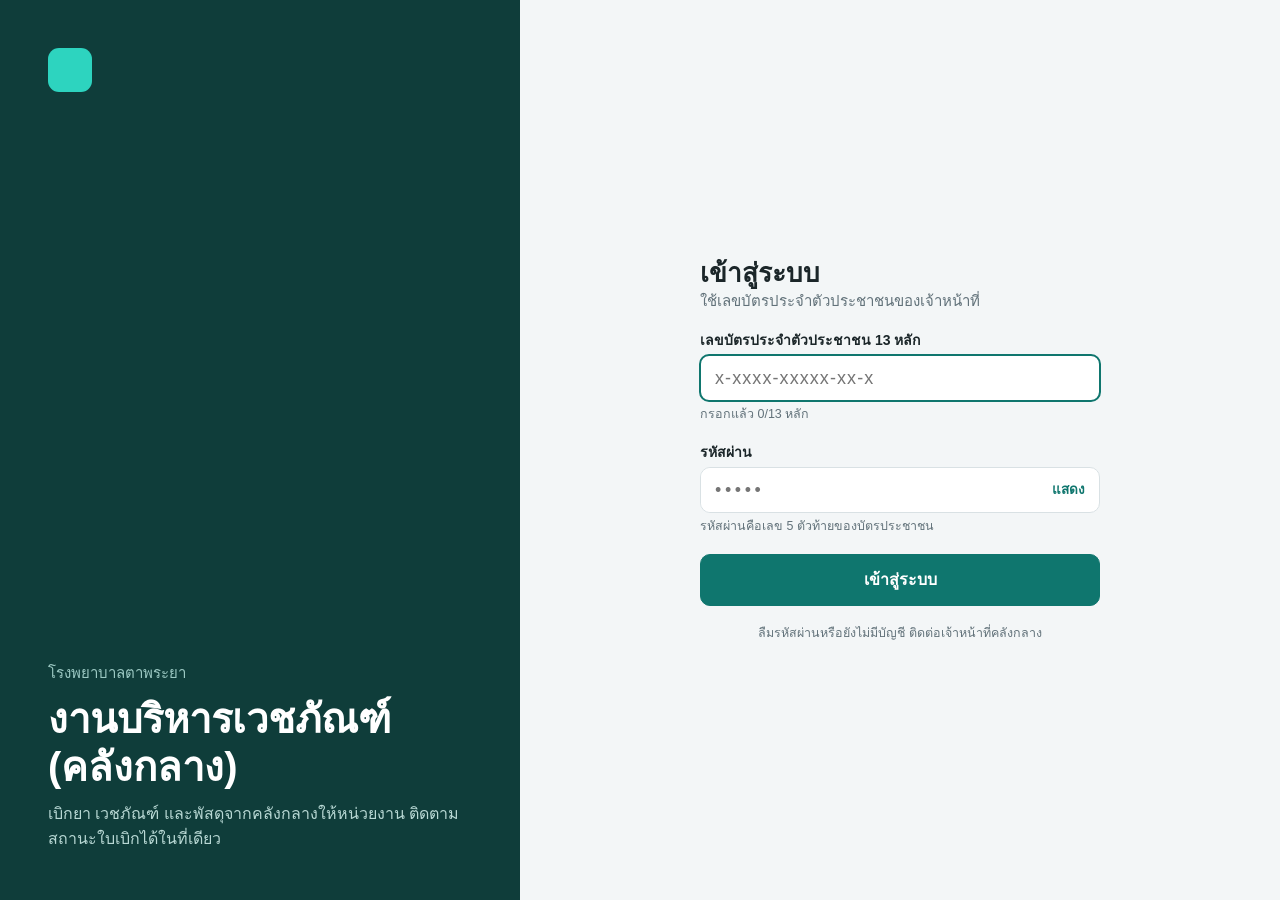
==== central-store/static/index.html @ c73c56fa "Add production server for central store requisition system central-store/ runs the requisition UI ag" ====
<!doctype html>
<html lang="th">
<head>
  <meta charset="utf-8">
  <meta name="viewport" content="width=device-width, initial-scale=1">
  <title>งานบริหารเวชภัณฑ์ (คลังกลาง) รพ.ตาพระยา</title>
  <link rel="icon" href="data:image/svg+xml,<svg xmlns='http://www.w3.org/2000/svg' viewBox='0 0 32 32'><rect width='32' height='32' rx='7' fill='%230f766e'/><rect x='9' y='12' width='14' height='2.6' rx='1.3' fill='white'/><rect x='9' y='17.4' width='14' height='2.6' rx='1.3' fill='white'/></svg>">
  <link rel="stylesheet" href="style.css">
</head>
<body class="auth">
  <div class="shell">
    <aside class="side">
      <div class="side-brand">
        <div class="logo"></div>
        <div class="brand-text"><b>งานบริหารเวชภัณฑ์</b><small>(คลังกลาง) · รพ.ตาพระยา</small></div>
      </div>
      <nav id="tabs" aria-label="เมนูหลัก"></nav>
      <div id="userbox"></div>
    </aside>
    <main id="view" aria-live="polite"></main>
  </div>
  <dialog id="dlg"></dialog>
  <div id="print" class="print-doc" aria-hidden="true"></div>
  <div id="toast" role="status" hidden></div>
  <script src="app.js"></script>
</body>
</html>
---- central-store/static/style.css ----
:root {
  --bg: #f3f6f7;
  --surface: #ffffff;
  --surface-2: #fbfcfc;
  --head: #f7f9fa;
  --border: #d9e1e4;
  --line: #e1e8ea;
  --line-soft: #edf1f2;
  --text: #1b2629;
  --muted: #62727a;
  --faint: #c3ced1;
  --primary: #0f766e;
  --primary-hover: #0b5a54;
  --primary-text: #ffffff;
  --soft: #e3f2ef;
  --soft-2: #f2faf8;
  --soft-line: #9cc9c3;
  --chip: #eef2f3;
  --disabled: #9fb5b2;
  --ok: #15803d;
  --ok-bg: #dcfce7;
  --warn: #b45309;
  --warn-bg: #fef3c7;
  --warn-line: #d97706;
  --warn-soft: #fffbeb;
  --bad: #b91c1c;
  --bad-bg: #fee2e2;
  --bad-line: #fecaca;
  --bad-soft: #fef2f2;
  --emerg: #dc2626;
  --info: #1d4ed8;
  --info-bg: #dbeafe;
  --info-soft: #f5f8ff;
  --info-line: #c7d6fb;
  --side-bg: #0f3d3a;
  --side-fg: #d6ebe8;
  --side-muted: #9cc9c3;
  --side-link: #b8d8d4;
  --side-head: #7fb3ad;
  --side-active: #1a5a55;
  --accent: #2dd4bf;
  --dark: #1b2629;
  --shadow: 0 8px 24px #0f2a2a1a;
  --wh-l: 0.94; --wh-c: 0.04; --wh-ink-l: 0.42; --wh-ink-c: 0.1; --bar-l: 0.55;
  --radius: 14px;
  color-scheme: light;
}
@media (prefers-color-scheme: dark) {
  :root {
    --bg: #101719;
    --surface: #182124;
    --surface-2: #1b2528;
    --head: #1d282b;
    --border: #2f3d41;
    --line: #2a373b;
    --line-soft: #222e31;
    --text: #e4eced;
    --muted: #93a4aa;
    --faint: #4a5a5e;
    --primary: #2dd4bf;
    --primary-hover: #5eead4;
    --primary-text: #062a26;
    --soft: #134e4a80;
    --soft-2: #134e4a40;
    --soft-line: #2b6f68;
    --chip: #243236;
    --disabled: #3d5553;
    --ok: #4ade80;
    --ok-bg: #14532d66;
    --warn: #fbbf24;
    --warn-bg: #78350f66;
    --warn-line: #d97706;
    --warn-soft: #78350f33;
    --bad: #f87171;
    --bad-bg: #7f1d1d66;
    --bad-line: #7f1d1d;
    --bad-soft: #7f1d1d33;
    --emerg: #ef4444;
    --info: #93c5fd;
    --info-bg: #1e3a8a66;
    --info-soft: #1e3a8a26;
    --info-line: #1e3a8a;
    --side-bg: #0b2927;
    --side-active: #17504b;
    --dark: #e4eced;
    --shadow: 0 8px 24px #0006;
    --wh-l: 0.36; --wh-c: 0.06; --wh-ink-l: 0.88; --wh-ink-c: 0.08; --bar-l: 0.68;
    color-scheme: dark;
  }
}

* { box-sizing: border-box; }
body {
  margin: 0;
  background: var(--bg);
  color: var(--text);
  font: 15px/1.5 "Noto Sans Thai", "Leelawadee UI", "Segoe UI", Tahoma, sans-serif;
}
h1, h2, h3 { margin: 0; line-height: 1.25; }
small, .muted { color: var(--muted); }
a { color: var(--primary); }
button, input, select, textarea { font: inherit; color: inherit; }

/* ---------- โครงหน้า: แถบซ้าย + เนื้อหา ---------- */
.shell { display: grid; grid-template-columns: 220px minmax(0, 1fr); min-height: 100vh; }
.side {
  min-width: 0;
  position: sticky; top: 0; height: 100vh;
  display: flex; flex-direction: column; gap: 4px;
  padding: 18px 12px; background: var(--side-bg); color: var(--side-fg);
}
.side-brand { display: flex; align-items: center; gap: 10px; padding: 0 8px 18px; }
.logo { width: 30px; height: 30px; border-radius: 8px; background: var(--accent); flex: none; }
.brand-text { display: grid; line-height: 1.2; }
.brand-text b { font-size: 14.5px; color: #fff; }
.brand-text small { font-size: 11.5px; color: var(--side-muted); }
#tabs { display: flex; flex-direction: column; gap: 2px; overflow-y: auto; }
#tabs .nav-head { font-size: 11.5px; font-weight: 600; color: var(--side-head); letter-spacing: .05em; padding: 14px 12px 4px; }
#tabs button {
  width: 100%; text-align: left; border: 0; background: none; color: var(--side-link);
  padding: 9px 12px; border-radius: 8px; cursor: pointer; white-space: nowrap;
}
#tabs button:hover { background: var(--side-active); color: #fff; }
#tabs button[aria-current="page"] { background: var(--side-active); color: #fff; font-weight: 600; }
#userbox { margin-top: auto; padding: 12px 8px 0; border-top: 1px solid #ffffff1f; display: grid; gap: 2px; }
#userbox b { font-size: 14px; color: #fff; font-weight: 600; }
#userbox small { font-size: 12px; color: var(--side-muted); }
#userbox button {
  margin-top: 8px; border: 1px solid #ffffff33; background: none; color: var(--side-fg);
  padding: 6px; border-radius: 8px; font-size: 13px; cursor: pointer;
}
#userbox button:hover { background: #ffffff14; }

main { min-width: 0; padding: 22px 26px 48px; }

/* ---------- ส่วนประกอบทั่วไป ---------- */
.page-head { display: flex; flex-wrap: wrap; align-items: flex-end; gap: 12px 16px; margin-bottom: 18px; }
.page-head > .titles { display: grid; gap: 2px; margin-right: auto; min-width: 0; }
.page-head h1 { font-size: 22px; font-weight: 700; }
.page-head .sub { color: var(--muted); font-size: 15px; }
.page-head .over { color: var(--muted); font-size: 13px; display: flex; flex-wrap: wrap; align-items: center; gap: 8px; }

.panel { background: var(--surface); border: 1px solid var(--line); border-radius: var(--radius); min-width: 0; }
.panel.pad { padding: 16px 18px; }
.panel + .panel, .stack > * + * { margin-top: 14px; }
.panel-title { display: flex; flex-wrap: wrap; align-items: center; gap: 4px 12px; padding: 14px 18px; border-bottom: 1px solid var(--line); }
.panel-title h2 { font-size: 16px; font-weight: 700; margin-right: auto; }
.panel-title h2 small { font-weight: 400; font-size: 14px; }
.panel.pad > h2 { font-size: 16px; margin-bottom: 12px; }
.panel.pad > h2 + small { display: block; margin: -10px 0 12px; font-size: 13px; }

.table-wrap { overflow-x: auto; }
table { width: 100%; border-collapse: collapse; }
th, td { padding: 10px 14px; text-align: left; border-bottom: 1px solid var(--line-soft); vertical-align: middle; }
th { font-size: 12.5px; color: var(--muted); font-weight: 600; white-space: nowrap; background: var(--head); border-bottom-color: var(--line); }
tr:last-child td { border-bottom: 0; }
td.num, th.num { text-align: right; font-variant-numeric: tabular-nums; }
td.actions { white-space: nowrap; text-align: right; }
td.actions > * + * { margin-left: 6px; }
td .btn { vertical-align: middle; }
.list .table-wrap { background: var(--surface); border: 1px solid var(--line); border-radius: var(--radius); }
tr.group td { background: var(--surface-2); font-size: 13px; font-weight: 600; padding: 8px 18px; }

.btn {
  display: inline-flex; align-items: center; justify-content: center; gap: 8px;
  border: 1px solid var(--border); background: var(--surface); color: var(--text);
  padding: 8px 14px; border-radius: 9px; cursor: pointer; text-decoration: none; white-space: nowrap;
}
.btn:hover { border-color: var(--primary); }
.btn.primary { background: var(--primary); border-color: var(--primary); color: var(--primary-text); font-weight: 600; }
.btn.primary:hover { background: var(--primary-hover); border-color: var(--primary-hover); }
.btn.outline { border-color: var(--primary); color: var(--primary); font-weight: 600; }
.btn.outline:hover { background: var(--soft); }
.btn.danger { color: var(--bad); border-color: var(--bad-line); }
.btn.danger:hover { border-color: var(--bad); background: var(--bad-soft); }
.btn.emerg { background: var(--bad); border-color: var(--bad); color: #fff; font-weight: 600; }
.btn.small { padding: 4px 11px; font-size: 13.5px; border-radius: 8px; }
.btn.lg { padding: 11px 20px; font-size: 15px; border-radius: 10px; }
.btn.block { display: flex; width: 100%; }
.btn:disabled, .btn:disabled:hover { background: var(--disabled); border-color: var(--disabled); color: #fff; cursor: default; }
.btn.outline:disabled, .btn.outline:disabled:hover { background: var(--surface); border-color: var(--border); color: var(--disabled); }
.link { border: 0; background: none; padding: 0; color: var(--primary); font-weight: 600; cursor: pointer; font-size: 14px; }
.link.muted { color: var(--muted); font-weight: 400; text-decoration: underline; }
.icon-x {
  width: 28px; height: 28px; border: 0; background: none; color: var(--bad);
  border-radius: 6px; cursor: pointer; font-size: 16px; flex: none;
}
.icon-x:hover { background: var(--bad-bg); }
.tag { font-size: 10.5px; font-weight: 700; background: var(--primary); color: var(--primary-text); padding: 1px 5px; border-radius: 4px; }
.btn:disabled .tag { background: #fff; color: var(--disabled); }

.badge { display: inline-block; padding: 2px 10px; border-radius: 99px; font-size: 12.5px; font-weight: 600; white-space: nowrap; vertical-align: middle; }
.badge.ok { background: var(--ok-bg); color: var(--ok); }
.badge.warn { background: var(--warn-bg); color: var(--warn); }
.badge.bad { background: var(--bad-bg); color: var(--bad); }
.badge.info { background: var(--info-bg); color: var(--info); }
.badge.brand { background: var(--soft); color: var(--primary); }
.badge.muted { background: var(--chip); color: var(--muted); }
.badge.dark { background: var(--dark); color: var(--bg); }
.pill-count { background: var(--primary); color: var(--primary-text); border-radius: 99px; min-width: 22px; padding: 0 7px; font-size: 12.5px; text-align: center; font-weight: 600; }
.plus { color: var(--ok); font-weight: 600; }
.minus { color: var(--bad); font-weight: 600; }
.empty { color: var(--muted); padding: 20px 18px; margin: 0; }
.empty-box { border: 1px dashed var(--border); border-radius: 10px; padding: 24px 16px; text-align: center; color: var(--muted); font-size: 14px; }
.hint { background: var(--soft); border-radius: 8px; padding: 8px 12px; font-size: 14px; margin: 0 0 12px; }
.req-star { color: var(--bad); }
.doc-no { white-space: nowrap; }
.pos { display: block; font-size: 12.5px; color: var(--muted); }

.chips { display: flex; flex-wrap: wrap; align-items: center; gap: 8px; }
.chip {
  border: 1px solid var(--border); background: var(--surface); color: var(--text);
  padding: 6px 14px; border-radius: 99px; font-size: 13.5px; cursor: pointer; white-space: nowrap;
}
.chip[aria-pressed="true"] { background: var(--primary); border-color: var(--primary); color: var(--primary-text); }

/* ไอคอนคลัง: สีตามโทนของแต่ละคลัง (--h) */
.wh-ico {
  width: 48px; height: 48px; border-radius: 12px; flex: none;
  display: inline-flex; align-items: center; justify-content: center; font-weight: 700; font-size: 18px;
  background: var(--soft); color: var(--primary);
  background: oklch(var(--wh-l) var(--wh-c) var(--h));
  color: oklch(var(--wh-ink-l) var(--wh-ink-c) var(--h));
}
.wh-ico.sm { width: 24px; height: 24px; border-radius: 6px; font-size: 11px; }
.wh-ink { color: var(--primary); color: oklch(var(--wh-ink-l) var(--wh-ink-c) var(--h)); }

/* ---------- ฟอร์มและกล่องข้อความ ---------- */
dialog {
  border: 0; border-radius: 16px; padding: 0;
  background: var(--surface); color: var(--text); box-shadow: 0 24px 60px #0004;
  width: min(460px, calc(100vw - 32px));
  max-height: calc(100vh - 48px);
}
dialog.wide { width: min(900px, calc(100vw - 32px)); }
dialog::backdrop { background: #0f1d1f8c; }
.form { padding: 20px 22px; }
.form h2 { display: flex; flex-wrap: wrap; align-items: center; gap: 8px; font-size: 18px; margin-bottom: 14px; }
.fields { display: grid; gap: 12px; }
.fields.step { margin-top: 16px; padding-top: 16px; border-top: 1px solid var(--line); }
.fields.two { grid-template-columns: repeat(auto-fit, minmax(220px, 1fr)); }
.field { display: grid; gap: 4px; min-width: 0; }
.field > span { font-size: 13px; font-weight: 600; }
.field > span.soft { font-size: 12.5px; color: var(--muted); }
.field small { font-size: 12.5px; }
input, select, textarea {
  width: 100%; color: var(--text); background: var(--surface);
  border: 1px solid var(--border); border-radius: 9px; padding: 9px 12px;
}
select { cursor: pointer; }
textarea { background: var(--head); resize: vertical; }
input:focus, select:focus, textarea:focus { outline: 2px solid var(--primary); outline-offset: -1px; }
input:disabled { background: var(--chip); color: var(--muted); }
.form-error { color: var(--bad); background: var(--bad-bg); padding: 10px 14px; border-radius: 10px; margin: 12px 0 0; font-size: 14px; }
.actions { display: flex; flex-wrap: wrap; justify-content: flex-end; gap: 8px; margin-top: 18px; }
.doc-actions { display: flex; flex-wrap: wrap; gap: 8px; margin-top: 16px; }
.info-grid { display: grid; grid-template-columns: repeat(auto-fit, minmax(180px, 1fr)); gap: 10px 16px; margin-bottom: 16px; }
.info-grid small { font-size: 12.5px; }

/* ---------- เบิกสินค้า: เลือกคลัง ---------- */
.wh-grid { display: grid; grid-template-columns: repeat(3, minmax(0, 1fr)); gap: 18px; }
.wh-card {
  display: grid; gap: 14px; align-content: start; text-align: left;
  background: var(--surface); border: 1px solid var(--line); border-radius: var(--radius);
  padding: 22px; min-height: 186px; cursor: pointer;
}
.wh-card:hover { border-color: var(--primary); box-shadow: var(--shadow); }
.wh-card-top { display: flex; align-items: center; justify-content: space-between; gap: 8px; }
.wh-card-body { display: grid; gap: 4px; }
.wh-card-body b { font-size: 19px; }
.wh-card-body span { font-size: 14px; color: var(--muted); line-height: 1.5; }
.wh-go { font-size: 14px; font-weight: 600; color: var(--primary); margin-top: auto; }
.in-cart { background: var(--soft); color: var(--primary); font-weight: 600; font-size: 13px; padding: 3px 10px; border-radius: 99px; white-space: nowrap; }

.edit-banner {
  display: flex; flex-wrap: wrap; align-items: center; gap: 8px 12px; margin-bottom: 18px;
  background: var(--warn-bg); border: 1px solid #fcd34d; border-radius: 12px; padding: 12px 16px; font-size: 14px; color: var(--warn);
}
.edit-banner span { margin-right: auto; }
.edit-banner .btn { border-color: var(--warn-line); color: var(--warn); font-weight: 600; }

/* ---------- เบิกสินค้า: เลือกสินค้า + ตะกร้า ---------- */
.shop { display: grid; grid-template-columns: minmax(0, 1fr) 380px; gap: 20px; align-items: start; }
.wh-tabs { display: flex; gap: 6px; padding: 12px 14px 0; border-bottom: 1px solid var(--line); overflow-x: auto; }
.wh-tabs button {
  display: flex; align-items: center; gap: 6px; border: 0; border-bottom: 3px solid transparent; background: none;
  color: var(--muted); padding: 8px 10px 10px; white-space: nowrap; cursor: pointer; font-size: 14px;
}
.wh-tabs button[aria-selected="true"] { border-bottom-color: var(--primary); color: var(--primary); font-weight: 600; }
.wh-tabs .pill-count { font-size: 11.5px; min-width: 20px; padding: 0 6px; }
.shop-head { display: grid; gap: 2px; padding: 14px 18px; }
.shop-head b { font-size: 18px; }
.shop-head small { font-size: 13px; }
.prod-row { display: grid; grid-template-columns: 96px minmax(0, 1fr) auto; gap: 0 14px; align-items: center; padding: 10px 18px; border-bottom: 1px solid var(--line-soft); }
.prod-row:last-child { border-bottom: 0; border-radius: 0 0 var(--radius) var(--radius); }
.prod-row.head { padding: 8px 18px; border-top: 1px solid var(--line); border-bottom-color: var(--line); background: var(--head); font-size: 12.5px; font-weight: 600; color: var(--muted); }
.prod-row.in { background: var(--soft-2); }
.prod-row .code { font-size: 13px; color: var(--muted); }
.prod-row .name { font-weight: 500; min-width: 0; overflow: hidden; text-overflow: ellipsis; white-space: nowrap; }
.prod-qty { display: flex; justify-content: flex-end; align-items: center; gap: 8px; min-width: 236px; }
.unit { min-width: 52px; font-size: 13.5px; background: var(--chip); border-radius: 6px; padding: 4px 8px; text-align: center; white-space: nowrap; }
.stepper { display: flex; align-items: center; border: 1px solid var(--primary); border-radius: 9px; background: var(--surface); overflow: hidden; }
.stepper button { width: 34px; height: 36px; border: 0; background: var(--bg); font-size: 18px; cursor: pointer; color: var(--muted); }
.stepper button + input + button { color: var(--primary); }
.stepper input { width: 58px; height: 36px; border: 0; border-radius: 0; text-align: right; padding: 0 8px; font-weight: 600; font-variant-numeric: tabular-nums; }

.cart { position: sticky; top: 22px; display: flex; flex-direction: column; max-height: calc(100vh - 44px); }
.cart-head { padding: 16px 18px 10px; display: flex; align-items: baseline; justify-content: space-between; }
.cart-head h2 { font-size: 18px; }
.cart-head small { font-size: 13px; }
.cart-body { flex: 1; min-height: 60px; overflow-y: auto; padding: 0 18px; display: grid; gap: 14px; align-content: start; }
.cart-group-head { display: flex; align-items: center; gap: 8px; padding: 6px 0; border-bottom: 1px solid var(--line); }
.cart-group-head b { font-size: 14px; margin-right: auto; }
.cart-group-head small { font-size: 12.5px; }
.cart-line { display: grid; grid-template-columns: minmax(0, 1fr) auto auto; gap: 10px; align-items: center; padding: 8px 0 8px 32px; border-bottom: 1px solid var(--line-soft); }
.cart-line > span:first-child { font-size: 14px; white-space: nowrap; overflow: hidden; text-overflow: ellipsis; }
.qty-u { font-weight: 600; font-variant-numeric: tabular-nums; white-space: nowrap; }
.qty-u small { font-weight: 400; font-size: 13px; }
.cart-foot { padding: 14px 18px 18px; border-top: 1px solid var(--line); display: grid; gap: 8px; }
.cart-foot .btn { padding: 11px; font-size: 15px; border-radius: 10px; }

/* ---------- ใบเบิก (ทำใบเบิก / แก้ไข) ---------- */
.narrow { max-width: 900px; margin: 0 auto; }
.meta { display: grid; grid-template-columns: auto auto; gap: 2px 14px; font-size: 13.5px; margin: 0; }
.meta dt { color: var(--muted); }
.meta dd { margin: 0; font-weight: 600; }
.meta dd.muted { font-weight: 400; }
.meta select { padding: 4px 8px; font-weight: 600; }
.co-lines .row { display: grid; grid-template-columns: 40px 100px minmax(0, 1fr) 110px 80px 36px; gap: 0 12px; align-items: center; padding: 7px 18px; border-bottom: 1px solid var(--line-soft); }
.co-lines .row.head { padding: 8px 18px; background: var(--head); font-size: 12.5px; font-weight: 600; color: var(--muted); border-bottom-color: var(--line); }
.co-lines .row .n, .co-lines .row .code { font-size: 13px; color: var(--muted); font-variant-numeric: tabular-nums; }
.co-lines .row .name { font-size: 14.5px; min-width: 0; }
.co-lines .row .name small { display: none; }
.co-lines .wh-row { padding: 8px 18px; background: var(--surface-2); border-bottom: 1px solid var(--line-soft); font-size: 13px; font-weight: 600; }
.cart-qty { height: 34px; border-radius: 8px; text-align: right; padding: 0 10px; font-weight: 600; font-variant-numeric: tabular-nums; }

.types { display: grid; grid-template-columns: 1fr 1fr; gap: 10px; }
.type-opt { position: relative; display: flex; align-items: center; gap: 10px; border: 1.5px solid var(--border); background: var(--surface); border-radius: 10px; padding: 10px 12px; cursor: pointer; }
.type-opt input { position: absolute; opacity: 0; pointer-events: none; }
.type-opt .box { width: 20px; height: 20px; border-radius: 5px; border: 2px solid #b6c3c7; background: var(--surface); color: #fff; font-size: 13px; font-weight: 700; display: flex; align-items: center; justify-content: center; flex: none; }
.type-opt .txt { display: grid; line-height: 1.3; }
.type-opt .txt b { font-size: 15px; font-weight: 600; }
.type-opt .txt small { font-size: 12.5px; }
.type-opt:has(input:focus-visible) { outline: 2px solid var(--primary); outline-offset: 2px; }
.type-opt:has(input:checked) { --c: var(--primary); border-color: var(--c); background: var(--soft-2); }
.type-opt.emergency:has(input:checked) { --c: var(--emerg); background: var(--bad-soft); }
.type-opt:has(input:checked) .box { border-color: var(--c); background: var(--c); }
.type-opt:has(input:checked) .box::after { content: "✓"; }
.type-opt:has(input:checked) .txt b { color: var(--c); }
.types.invalid .type-opt { border-color: #fca5a5; }

.people { display: grid; grid-template-columns: 1fr 1fr; gap: 14px; }
.person { border: 1px solid var(--line); border-radius: 12px; padding: 14px; display: grid; gap: 10px; background: var(--surface-2); align-content: start; }
.person-head { display: flex; flex-wrap: wrap; align-items: baseline; gap: 4px 8px; }
.person-head b { font-size: 15px; }
.person-head small { font-size: 12.5px; margin-right: auto; }
.person-head .link { font-size: 12.5px; }
.person select { height: 42px; padding: 0 10px; font-size: 15px; }
.person select.invalid { border-color: var(--bad); }
.add-row { display: flex; gap: 6px; }
.add-row input { flex: 1; min-width: 0; height: 38px; border-color: var(--primary); }
.add-row .btn { padding: 0 12px; }
.co-actions { display: flex; flex-wrap: wrap; justify-content: flex-end; gap: 10px; margin-top: 18px; }

/* ---------- ส่งใบเบิกแล้ว ---------- */
.done { max-width: 520px; margin: 40px auto; padding: 32px; display: grid; gap: 16px; justify-items: center; text-align: center; }
.done-mark { width: 56px; height: 56px; border-radius: 99px; background: var(--ok-bg); color: var(--ok); display: flex; align-items: center; justify-content: center; font-size: 28px; font-weight: 700; }
.done h1 { font-size: 22px; }
.done-edit { width: 100%; display: flex; align-items: center; gap: 12px; background: var(--soft-2); border: 1px solid var(--soft); border-radius: 12px; padding: 12px 14px; text-align: left; font-size: 13.5px; }
.done-edit span { margin-right: auto; }
.done .row { display: flex; flex-wrap: wrap; justify-content: center; gap: 10px; }

/* ---------- อนุมัติและสรุปการเบิก ---------- */
.board-bar { display: flex; flex-wrap: wrap; align-items: center; gap: 8px 12px; margin-bottom: 14px; }
.board-bar .counts { margin-left: auto; font-size: 13.5px; color: var(--muted); }
.matrix-wrap { background: var(--surface); border: 1px solid var(--line); border-radius: var(--radius); overflow: auto; max-height: calc(100vh - 290px); min-height: 240px; }
.matrix { border-collapse: separate; border-spacing: 0; }
.matrix th, .matrix td { border-bottom: 1px solid var(--line-soft); border-left: 1px solid var(--line-soft); padding: 6px 8px; }
.matrix th:first-child, .matrix td:first-child { border-left: 0; padding-left: 14px; }
.matrix thead th { position: sticky; top: 0; z-index: 2; background: var(--head); border-bottom-color: var(--line); vertical-align: bottom; white-space: normal; color: var(--text); font-weight: 400; }
.matrix thead th.lbl { font-weight: 600; color: var(--muted); }
.matrix th:first-child, .matrix td:first-child { position: sticky; left: 0; z-index: 1; background: var(--surface); min-width: 200px; }
.matrix thead th:first-child { z-index: 3; background: var(--head); }
.doc-col { display: grid; gap: 3px; min-width: 110px; font-size: 12.5px; }
.doc-col b { font-size: 13.5px; line-height: 1.25; }
.doc-col small { font-size: 11.5px; }
.doc-col .badges { display: flex; flex-wrap: wrap; gap: 4px; }
.doc-col .badge { font-size: 11px; padding: 1px 7px; }
.doc-col .btn { font-size: 12px; padding: 3px 0; margin-top: 2px; }
.matrix thead th.is-approved { background: var(--info-soft); }
.matrix td.cell { text-align: right; }
.matrix td.cell.is-approved { background: var(--info-soft); }
.matrix .qty-input { width: 100%; max-width: 74px; height: 32px; border-radius: 7px; text-align: right; padding: 0 8px; font-weight: 600; font-variant-numeric: tabular-nums; }
.matrix .qty-input.changed { border-color: var(--warn-line); color: var(--warn); }
.matrix .qty-input:disabled { background: var(--info-soft); border-color: var(--info-line); color: var(--text); }
.matrix td.cell small, .matrix td.tot small { display: block; font-size: 11px; }
.matrix td.none { text-align: right; color: var(--faint); }
.matrix td.item-name span { display: block; font-size: 14px; font-weight: 500; }
.matrix td.item-name small { font-size: 12px; }
.matrix td.tot b { font-size: 15px; font-variant-numeric: tabular-nums; }
.matrix tr.over td, .matrix tr.over td:first-child { background: var(--bad-soft); }
.matrix tr.over .tot b, .matrix tr.over .stock { color: var(--bad); font-weight: 700; }
.board-foot { display: flex; flex-wrap: wrap; align-items: center; gap: 10px 12px; margin-top: 14px; padding: 12px 16px; }
.board-foot label { display: flex; align-items: center; gap: 8px; }
.board-foot label span { font-size: 13.5px; font-weight: 600; white-space: nowrap; }
.board-foot select { height: 38px; padding: 0 10px; min-width: 280px; }
.board-foot .over-msg { font-size: 13px; color: var(--bad); }
.board-foot .btn.lg { margin-left: auto; }
.paper { background: #fff; color: #000; border: 1px solid var(--line); padding: 28px 30px; font-size: 12px; max-height: 60vh; overflow: auto; }

/* ---------- ทะเบียน ---------- */
.inline-form {
  display: grid; grid-template-columns: minmax(0, 1.2fr) minmax(0, 1.2fr) minmax(0, 1fr) auto; gap: 10px; align-items: end;
  background: var(--surface); border: 1.5px solid var(--primary); border-radius: 12px; padding: 14px 16px; margin-bottom: 16px;
}
.inline-form .field > span { font-size: 12.5px; color: var(--muted); }
.inline-form input, .inline-form select { height: 40px; }
.inline-form .btns { display: flex; gap: 6px; }
.inline-form .btns .btn { height: 40px; }
.code-cell { font-weight: 600; color: var(--primary); }

/* ---------- Dashboard ---------- */
.kpis { display: grid; grid-template-columns: repeat(4, minmax(0, 1fr)); gap: 12px; margin-bottom: 14px; }
.kpi { background: var(--surface); border: 1px solid var(--line); border-radius: 12px; padding: 14px 16px; display: grid; gap: 2px; }
.kpi span { font-size: 13px; color: var(--muted); }
.kpi b { font-size: 28px; font-variant-numeric: tabular-nums; }
.kpi b.tone-bad { color: var(--bad); }
.kpi b.tone-brand { color: var(--primary); }
.kpi small { font-size: 12.5px; }
.charts { display: grid; grid-template-columns: minmax(0, 1.35fr) minmax(0, 1fr); gap: 14px; margin-bottom: 14px; }
.charts.even { grid-template-columns: minmax(0, 1fr) minmax(0, 1fr); }
.chart { background: var(--surface); border: 1px solid var(--line); border-radius: 12px; padding: 16px 18px; display: grid; grid-template-columns: minmax(0, 1fr); gap: 12px; align-content: start; min-width: 0; }
.chart-title { display: flex; flex-wrap: wrap; align-items: center; gap: 4px 14px; }
.chart-title b { font-size: 15px; margin-right: auto; }
.chart-title small { display: block; font-size: 12.5px; width: 100%; }
.legend { display: flex; align-items: center; gap: 6px; font-size: 12.5px; color: var(--muted); }
.legend i { width: 10px; height: 10px; border-radius: 2px; }
.sw-emerg { background: var(--emerg); }
.sw-routine { background: var(--soft-line); }
.weeks { display: flex; align-items: flex-end; gap: 10px; height: 190px; border-bottom: 1px solid var(--border); padding: 0 4px; }
.week { flex: 1; min-width: 0; display: flex; flex-direction: column; align-items: center; justify-content: flex-end; height: 100%; }
.week .e-n { font-size: 11.5px; font-weight: 700; color: var(--bad); padding-bottom: 3px; }
.week .bar { width: 100%; max-width: 34px; }
.week .bar.e { background: var(--emerg); border-radius: 4px 4px 0 0; }
.week .bar.n { background: var(--soft-line); }
.week-labels { display: flex; gap: 10px; padding: 0 4px; margin-top: -6px; }
.week-labels span { flex: 1; min-width: 0; text-align: center; font-size: 11px; color: var(--muted); white-space: nowrap; overflow: hidden; }
.hbar { display: grid; grid-template-columns: 130px minmax(0, 1fr) 70px; gap: 10px; align-items: center; font-size: 13.5px; }
.hbar > span:first-child { white-space: nowrap; overflow: hidden; text-overflow: ellipsis; }
.hbar .track { height: 14px; background: var(--line-soft); border-radius: 99px; overflow: hidden; display: flex; }
.hbar .fill { height: 100%; border-radius: 99px; background: var(--primary); background: oklch(var(--bar-l) 0.1 var(--h)); }
.hbar .track.split { background: none; }
.hbar .fill.e { background: var(--emerg); border-radius: 99px 0 0 99px; }
.hbar .fill.n { background: var(--primary); border-radius: 0 99px 99px 0; }
.hbar .fill.e + .fill.n[style*="width:0"] { display: none; }
.hbar b, .hbar .v { text-align: right; font-variant-numeric: tabular-nums; }
.hbar .v small { color: var(--bad); font-size: 12px; }
.top-row { display: grid; grid-template-columns: 26px minmax(0, 1fr) auto; gap: 10px; align-items: center; padding: 7px 0; border-bottom: 1px solid var(--line-soft); }
.top-row:last-child { border-bottom: 0; }
.top-row > b { color: var(--primary); font-variant-numeric: tabular-nums; }
.top-row div { display: grid; min-width: 0; }
.top-row div span { font-size: 14px; font-weight: 500; }
.top-row div small { font-size: 12px; }

/* ---------- เข้าสู่ระบบ ---------- */
body.auth .shell { grid-template-columns: 1fr; }
body.auth .side { display: none; }
body.auth main { padding: 0; }
.login { display: grid; grid-template-columns: minmax(360px, 520px) minmax(0, 1fr); min-height: 100vh; }
.login-brand { background: var(--side-bg); color: var(--side-fg); padding: 48px; display: flex; flex-direction: column; gap: 18px; }
.login-brand .logo { width: 44px; height: 44px; border-radius: 11px; }
.login-copy { margin-top: auto; display: grid; gap: 10px; }
.login-copy small { font-size: 15px; color: var(--side-muted); font-weight: 500; }
.login-copy h1 { font-size: 40px; line-height: 1.2; color: #fff; }
.login-copy p { font-size: 16px; line-height: 1.6; color: var(--side-link); margin: 0; }
.login-main { display: flex; align-items: center; justify-content: center; padding: 40px 16px; }
.login-form { width: min(400px, 100%); display: grid; gap: 18px; }
.login-form h2 { font-size: 26px; }
.login-form .sub { color: var(--muted); font-size: 15px; }
.login-form .field > span { font-size: 14px; }
.login-form input.nid { height: 46px; padding: 0 14px; font-size: 18px; letter-spacing: .06em; font-variant-numeric: tabular-nums; }
.login-form input.nid.invalid { border-color: var(--bad); }
.pw { display: flex; align-items: center; border: 1px solid var(--border); background: var(--surface); border-radius: 10px; overflow: hidden; }
.pw:focus-within { outline: 2px solid var(--primary); outline-offset: -1px; }
.pw input { flex: 1; min-width: 0; height: 44px; border: 0; padding: 0 14px; font-size: 18px; letter-spacing: .2em; outline: none; }
.pw button { border: 0; background: none; color: var(--primary); font-weight: 600; font-size: 13.5px; padding: 0 14px; height: 44px; cursor: pointer; }
.login-form .btn.primary { padding: 13px; font-size: 16px; border-radius: 10px; }
.login-form .form-error { margin: 0; }
.center { text-align: center; }

#toast {
  position: fixed; left: 50%; bottom: 22px; transform: translateX(-50%); z-index: 20;
  background: #1b2629; color: #fff; padding: 10px 16px; border-radius: 10px; font-size: 14px;
  max-width: calc(100vw - 32px); box-shadow: 0 8px 24px #0003;
}
#toast.error { background: var(--bad); color: #fff; }

#print { display: none; }

/* ---------- จอเล็ก ---------- */
@media (max-width: 1100px) {
  .shop { grid-template-columns: minmax(0, 1fr); }
  .cart { position: static; max-height: none; }
  .wh-grid { grid-template-columns: repeat(2, minmax(0, 1fr)); }
  .charts, .charts.even { grid-template-columns: minmax(0, 1fr); }
  .kpis { grid-template-columns: repeat(2, minmax(0, 1fr)); }
  .inline-form { grid-template-columns: minmax(0, 1fr) minmax(0, 1fr); }
}
@media (max-width: 900px) {
  .shell { grid-template-columns: minmax(0, 1fr); }
  .side { position: static; height: auto; padding: 10px 12px; flex-direction: row; flex-wrap: wrap; align-items: center; gap: 6px 12px; }
  .side-brand { padding: 0; margin-right: auto; }
  #userbox { order: 2; margin: 0; padding: 0; border: 0; grid-template-columns: auto auto; align-items: center; gap: 0 10px; }
  #userbox small { grid-column: 1; }
  #userbox button { grid-row: 1 / span 2; grid-column: 2; margin: 0; padding: 5px 10px; }
  #tabs { order: 3; width: 100%; flex-direction: row; overflow-x: auto; gap: 4px; }
  #tabs .nav-head { display: none; }
  #tabs button { width: auto; padding: 7px 12px; }
  main { padding: 18px 16px 48px; }
  .login { grid-template-columns: minmax(0, 1fr); }
  .login-brand { padding: 24px 20px; }
  .login-copy { margin-top: 0; }
  .login-copy h1 { font-size: 28px; }
  .matrix-wrap { max-height: none; }
}
@media (max-width: 640px) {
  .wh-grid, .types, .people { grid-template-columns: minmax(0, 1fr); }
  .inline-form { grid-template-columns: minmax(0, 1fr) !important; }
  .kpis { grid-template-columns: minmax(0, 1fr) minmax(0, 1fr); }
  .prod-row { grid-template-columns: minmax(0, 1fr); gap: 6px; }
  .prod-row.head { display: none; }
  .prod-row .name { white-space: normal; }
  .prod-qty { min-width: 0; justify-content: flex-start; }
  .co-lines .row { grid-template-columns: 28px minmax(0, 1fr) 84px 28px; gap: 4px 8px; }
  .co-lines .row .code, .co-lines .row .unit-cell { display: none; }
  .co-lines .row .name small { display: block; }
  .board-foot select { min-width: 0; width: 100%; }
  .board-foot label { flex-wrap: wrap; width: 100%; }
  .board-foot .btn.lg { margin-left: 0; width: 100%; }
  .done { padding: 24px 16px; }
  .done-edit { flex-direction: column; align-items: stretch; }
  .hbar { grid-template-columns: 96px minmax(0, 1fr) 56px; }
  .weeks, .week-labels { gap: 4px; }
}

/* ---------- พิมพ์ (ขาวดำ A4) ---------- */
.print-doc h1 { text-align: center; font-size: 1.35rem; margin: 0; }
.print-doc .center { text-align: center; margin: .2rem 0 1rem; }
.print-doc .print-head { display: grid; grid-template-columns: 1fr 1fr; gap: .3rem 1rem; margin-bottom: 1rem; }
.print-doc table { border-collapse: collapse; width: 100%; }
.print-doc th, .print-doc td { border: 1px solid #000; padding: .25rem .45rem; color: #000; background: #fff; font-size: inherit; }
.print-doc th { font-weight: 700; }
.print-doc .num { text-align: right; }
.print-doc .legend-list { margin: .6rem 0 0; display: grid; gap: .1rem; }
.print-doc .signs { display: grid; grid-template-columns: 1fr 1fr; gap: 2rem 2rem; margin-top: 2.5rem; break-inside: avoid; }
.print-doc .sign { text-align: center; line-height: 1.9; }
@media print {
  @page { size: A4; margin: 15mm; }
  body { background: #fff; color: #000; font-size: 13px; }
  body > *:not(#print) { display: none !important; }
  #print { display: block; }
}
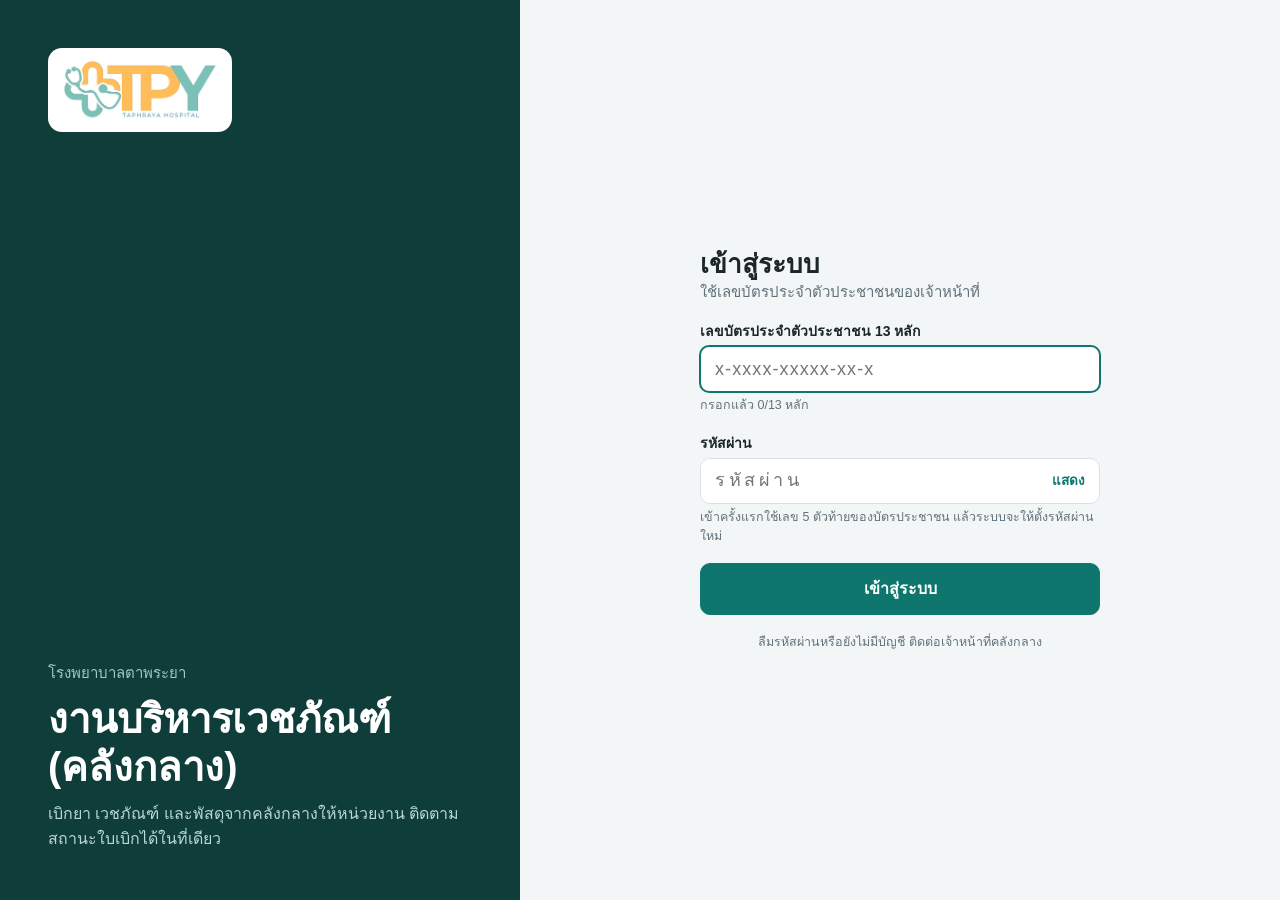
==== commit 230e5717: "Add Taphraya Hospital logo to sidebar and login page" ====
--- a/central-store/static/index.html
+++ b/central-store/static/index.html
@@ -11,7 +11,7 @@
   <div class="shell">
     <aside class="side">
       <div class="side-brand">
-        <div class="logo"></div>
+        <img class="logo" src="logo.png" alt="โรงพยาบาลตาพระยา">
         <div class="brand-text"><b>งานบริหารเวชภัณฑ์</b><small>(คลังกลาง) · รพ.ตาพระยา</small></div>
       </div>
       <nav id="tabs" aria-label="เมนูหลัก"></nav>
--- a/central-store/static/style.css
+++ b/central-store/static/style.css
@@ -39,6 +39,7 @@
   --side-head: #7fb3ad;
   --side-active: #1a5a55;
   --accent: #2dd4bf;
+  --logo-plate: #ffffff; /* พื้นหลังโลโก้ ใช้สีเดียวทั้งโหมดสว่าง/มืด เพื่อให้สีโลโก้คงเดิม */
   --dark: #1b2629;
   --shadow: 0 8px 24px #0f2a2a1a;
   --wh-l: 0.94; --wh-c: 0.04; --wh-ink-l: 0.42; --wh-ink-c: 0.1; --bar-l: 0.55;
@@ -109,8 +110,8 @@
   display: flex; flex-direction: column; gap: 4px;
   padding: 18px 12px; background: var(--side-bg); color: var(--side-fg);
 }
-.side-brand { display: flex; align-items: center; gap: 10px; padding: 0 8px 18px; }
-.logo { width: 30px; height: 30px; border-radius: 8px; background: var(--accent); flex: none; }
+.side-brand { display: flex; flex-direction: column; align-items: flex-start; gap: 10px; padding: 0 8px 18px; }
+.logo { display: block; height: 44px; width: auto; max-width: 100%; padding: 5px 10px; border-radius: 10px; background: var(--logo-plate); flex: none; }
 .brand-text { display: grid; line-height: 1.2; }
 .brand-text b { font-size: 14.5px; color: #fff; }
 .brand-text small { font-size: 11.5px; color: var(--side-muted); }
@@ -130,6 +131,7 @@
   padding: 6px; border-radius: 8px; font-size: 13px; cursor: pointer;
 }
 #userbox button:hover { background: #ffffff14; }
+#userbox button + button { margin-top: 4px; }
 
 main { min-width: 0; padding: 22px 26px 48px; }
 
@@ -258,7 +260,7 @@
 .info-grid small { font-size: 12.5px; }
 
 /* ---------- เบิกสินค้า: เลือกคลัง ---------- */
-.wh-grid { display: grid; grid-template-columns: repeat(3, minmax(0, 1fr)); gap: 18px; }
+.wh-grid { display: grid; grid-template-columns: repeat(auto-fill, minmax(220px, 1fr)); gap: 18px; }
 .wh-card {
   display: grid; gap: 14px; align-content: start; text-align: left;
   background: var(--surface); border: 1px solid var(--line); border-radius: var(--radius);
@@ -281,7 +283,7 @@
 
 /* ---------- เบิกสินค้า: เลือกสินค้า + ตะกร้า ---------- */
 .shop { display: grid; grid-template-columns: minmax(0, 1fr) 380px; gap: 20px; align-items: start; }
-.wh-tabs { display: flex; gap: 6px; padding: 12px 14px 0; border-bottom: 1px solid var(--line); overflow-x: auto; }
+.wh-tabs { position: relative; display: flex; gap: 6px; padding: 12px 14px 0; border-bottom: 1px solid var(--line); overflow-x: auto; }
 .wh-tabs button {
   display: flex; align-items: center; gap: 6px; border: 0; border-bottom: 3px solid transparent; background: none;
   color: var(--muted); padding: 8px 10px 10px; white-space: nowrap; cursor: pointer; font-size: 14px;
@@ -297,6 +299,8 @@
 .prod-row.in { background: var(--soft-2); }
 .prod-row .code { font-size: 13px; color: var(--muted); }
 .prod-row .name { font-weight: 500; min-width: 0; overflow: hidden; text-overflow: ellipsis; white-space: nowrap; }
+.prod-row .name small { display: block; font-size: 12.5px; font-weight: 400; }
+.shop-search { padding: 14px 14px 0; }
 .prod-qty { display: flex; justify-content: flex-end; align-items: center; gap: 8px; min-width: 236px; }
 .unit { min-width: 52px; font-size: 13.5px; background: var(--chip); border-radius: 6px; padding: 4px 8px; text-align: center; white-space: nowrap; }
 .stepper { display: flex; align-items: center; border: 1px solid var(--primary); border-radius: 9px; background: var(--surface); overflow: hidden; }
@@ -381,7 +385,22 @@
 .matrix thead th.lbl { font-weight: 600; color: var(--muted); }
 .matrix th:first-child, .matrix td:first-child { position: sticky; left: 0; z-index: 1; background: var(--surface); min-width: 200px; }
 .matrix thead th:first-child { z-index: 3; background: var(--head); }
-.doc-col { display: grid; gap: 3px; min-width: 110px; font-size: 12.5px; }
+.doc-col { display: grid; gap: 3px; min-width: 170px; font-size: 12.5px; }
+.doc-col .who { display: grid; gap: 1px; margin-top: 2px; }
+.doc-col .who span { font-size: 11px; color: var(--muted); }
+.doc-col .who-input { height: 30px; padding: 0 8px; font-size: 12.5px; border-radius: 7px; }
+.board-foot .foot-hint { font-size: 13px; color: var(--muted); }
+.head-btns { display: flex; flex-wrap: wrap; gap: 8px; }
+.idle-scroll { max-height: 420px; overflow: auto; }
+.guide-head { display: flex; flex-wrap: wrap; align-items: baseline; gap: 2px 12px; }
+.guide-head h2 { font-size: 17px; margin-right: auto; }
+.guide-head small { font-size: 12.5px; }
+.guide-body { white-space: pre-wrap; margin: 10px 0 0; line-height: 1.6; }
+.guide-actions { display: flex; flex-wrap: wrap; align-items: center; gap: 8px; margin-top: 12px; }
+.guide-actions a.btn { gap: 8px; max-width: 100%; text-decoration: none; }
+.guide-file { min-width: 0; overflow: hidden; text-overflow: ellipsis; white-space: nowrap; }
+.person-edit { margin-top: 12px; }
+.person-edit h3 { grid-column: 1 / -1; margin: 0; font-size: 14px; }
 .doc-col b { font-size: 13.5px; line-height: 1.25; }
 .doc-col small { font-size: 11.5px; }
 .doc-col .badges { display: flex; flex-wrap: wrap; gap: 4px; }
@@ -407,6 +426,34 @@
 .board-foot .over-msg { font-size: 13px; color: var(--bad); }
 .board-foot .btn.lg { margin-left: auto; }
 .paper { background: #fff; color: #000; border: 1px solid var(--line); padding: 28px 30px; font-size: 12px; max-height: 60vh; overflow: auto; }
+
+/* ---------- นำเข้าสินค้าจาก Excel ---------- */
+.import .steps { margin-left: auto; display: flex; gap: 6px; font-size: 12.5px; font-weight: 600; }
+.import .steps span { padding: 3px 10px; border-radius: 99px; background: var(--chip); color: var(--muted); }
+.import .steps span.on { background: var(--soft); color: var(--primary); }
+.drop { border: 2px dashed var(--soft-line); background: var(--soft-2); border-radius: 14px; padding: 40px 20px; display: grid; justify-items: center; gap: 10px; text-align: center; cursor: pointer; }
+.drop:hover, .drop.over { background: var(--soft); border-color: var(--primary); }
+.drop .tag { font-size: 13px; padding: 6px 10px; border-radius: 6px; }
+.drop b { font-size: 17px; font-weight: 600; }
+.drop u { color: var(--primary); }
+.import-help { display: grid; gap: 8px; margin-top: 16px; }
+.import-help .table-wrap { border: 1px solid var(--line); border-radius: 10px; }
+.import-help th, .import-help td { padding: 7px 10px; font-size: 13.5px; }
+.import-help td { color: var(--muted); }
+.row-between { display: flex; flex-wrap: wrap; justify-content: space-between; align-items: center; gap: 8px; }
+.imp-file { display: flex; flex-wrap: wrap; align-items: center; gap: 8px 10px; background: var(--head); border-radius: 10px; padding: 10px 14px; margin-bottom: 12px; font-size: 14px; }
+.imp-file .chips { margin-left: auto; }
+.check { display: flex; gap: 8px; align-items: flex-start; font-size: 14px; margin-bottom: 12px; cursor: pointer; }
+.check input { width: auto; margin-top: 4px; }
+.imp-table { max-height: 46vh; overflow: auto; border: 1px solid var(--line); border-radius: 10px; }
+.imp-table th { position: sticky; top: 0; z-index: 1; }
+.imp-table td { padding: 8px 10px; font-size: 14px; }
+.imp-table td.msg { font-size: 13px; }
+.imp-table td.nowrap { white-space: nowrap; }
+.imp-table .badge { font-size: 11.5px; padding: 1px 8px; }
+tr.imp-error td { background: var(--bad-soft); }
+tr.imp-update td { background: var(--info-soft); }
+.import .actions .link { margin-right: auto; }
 
 /* ---------- ทะเบียน ---------- */
 .inline-form {
@@ -468,7 +515,7 @@
 body.auth main { padding: 0; }
 .login { display: grid; grid-template-columns: minmax(360px, 520px) minmax(0, 1fr); min-height: 100vh; }
 .login-brand { background: var(--side-bg); color: var(--side-fg); padding: 48px; display: flex; flex-direction: column; gap: 18px; }
-.login-brand .logo { width: 44px; height: 44px; border-radius: 11px; }
+.login-brand .logo { align-self: flex-start; height: 84px; padding: 10px 16px; border-radius: 14px; }
 .login-copy { margin-top: auto; display: grid; gap: 10px; }
 .login-copy small { font-size: 15px; color: var(--side-muted); font-weight: 500; }
 .login-copy h1 { font-size: 40px; line-height: 1.2; color: #fff; }
@@ -501,7 +548,6 @@
 @media (max-width: 1100px) {
   .shop { grid-template-columns: minmax(0, 1fr); }
   .cart { position: static; max-height: none; }
-  .wh-grid { grid-template-columns: repeat(2, minmax(0, 1fr)); }
   .charts, .charts.even { grid-template-columns: minmax(0, 1fr); }
   .kpis { grid-template-columns: repeat(2, minmax(0, 1fr)); }
   .inline-form { grid-template-columns: minmax(0, 1fr) minmax(0, 1fr); }
@@ -509,22 +555,26 @@
 @media (max-width: 900px) {
   .shell { grid-template-columns: minmax(0, 1fr); }
   .side { position: static; height: auto; padding: 10px 12px; flex-direction: row; flex-wrap: wrap; align-items: center; gap: 6px 12px; }
-  .side-brand { padding: 0; margin-right: auto; }
-  #userbox { order: 2; margin: 0; padding: 0; border: 0; grid-template-columns: auto auto; align-items: center; gap: 0 10px; }
+  .side-brand { padding: 0; margin-right: auto; flex-direction: row; align-items: center; }
+  .side-brand .logo { height: 36px; padding: 4px 8px; border-radius: 8px; }
+  #userbox { order: 2; margin: 0; padding: 0; border: 0; grid-template-columns: auto auto auto; align-items: center; gap: 0 8px; }
   #userbox small { grid-column: 1; }
-  #userbox button { grid-row: 1 / span 2; grid-column: 2; margin: 0; padding: 5px 10px; }
+  #userbox button, #userbox button + button { grid-row: 1 / span 2; margin: 0; padding: 5px 10px; }
+  #userbox #change-pw { grid-column: 2; }
+  #userbox #logout { grid-column: 3; }
   #tabs { order: 3; width: 100%; flex-direction: row; overflow-x: auto; gap: 4px; }
   #tabs .nav-head { display: none; }
   #tabs button { width: auto; padding: 7px 12px; }
   main { padding: 18px 16px 48px; }
   .login { grid-template-columns: minmax(0, 1fr); }
   .login-brand { padding: 24px 20px; }
+  .login-brand .logo { height: 60px; padding: 8px 12px; }
   .login-copy { margin-top: 0; }
   .login-copy h1 { font-size: 28px; }
   .matrix-wrap { max-height: none; }
 }
 @media (max-width: 640px) {
-  .wh-grid, .types, .people { grid-template-columns: minmax(0, 1fr); }
+  .types, .people { grid-template-columns: minmax(0, 1fr); }
   .inline-form { grid-template-columns: minmax(0, 1fr) !important; }
   .kpis { grid-template-columns: minmax(0, 1fr) minmax(0, 1fr); }
   .prod-row { grid-template-columns: minmax(0, 1fr); gap: 6px; }
@@ -551,6 +601,9 @@
 .print-doc th, .print-doc td { border: 1px solid #000; padding: .25rem .45rem; color: #000; background: #fff; font-size: inherit; }
 .print-doc th { font-weight: 700; }
 .print-doc .num { text-align: right; }
+.print-doc h2 { font-size: 1rem; margin: 1.1rem 0 .35rem; break-after: avoid; }
+.print-doc thead { display: table-header-group; }
+.print-doc tr { break-inside: avoid; }
 .print-doc .legend-list { margin: .6rem 0 0; display: grid; gap: .1rem; }
 .print-doc .signs { display: grid; grid-template-columns: 1fr 1fr; gap: 2rem 2rem; margin-top: 2.5rem; break-inside: avoid; }
 .print-doc .sign { text-align: center; line-height: 1.9; }
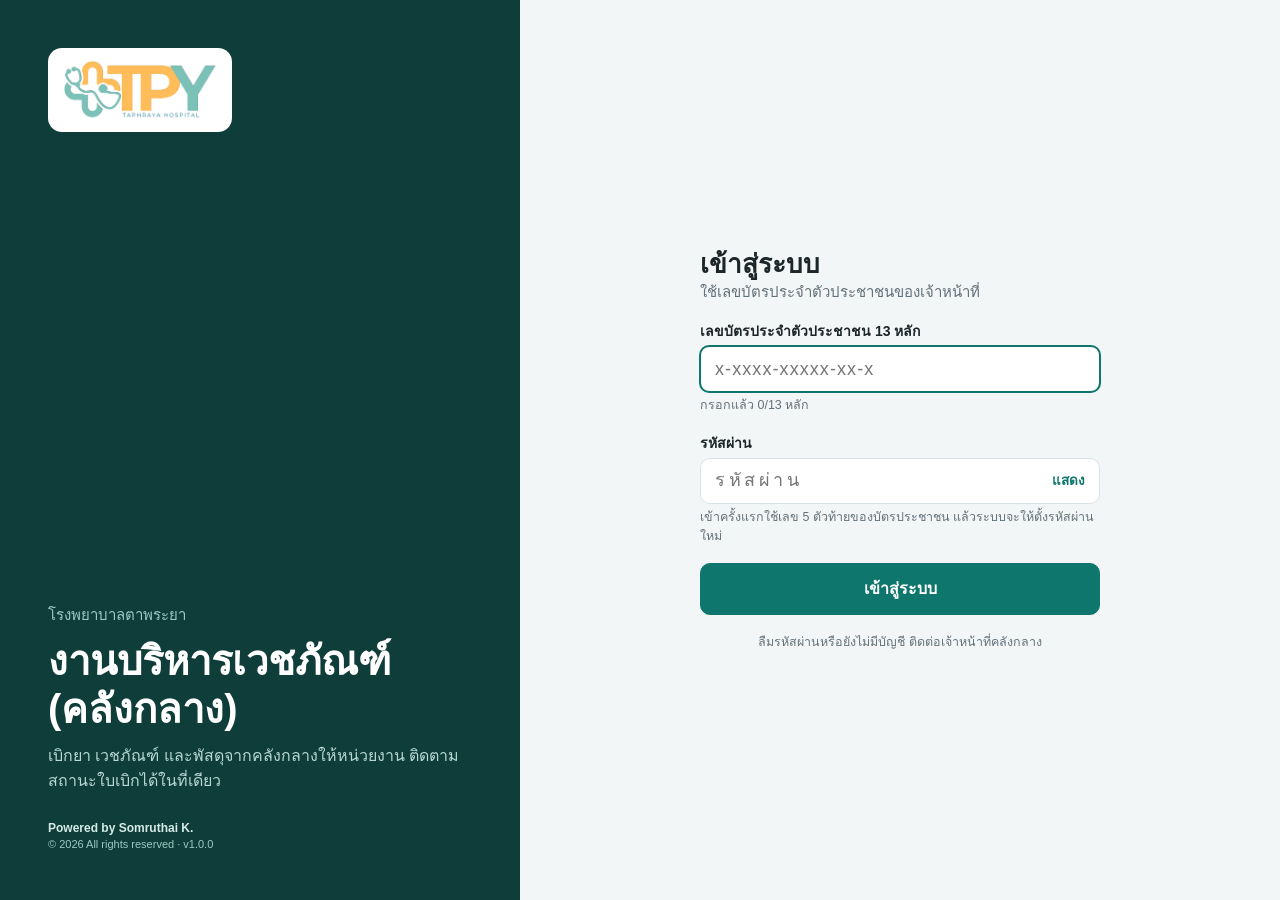
==== commit 9447c17c: "Add developer credit to sidebar and login page" ====
--- a/central-store/static/index.html
+++ b/central-store/static/index.html
@@ -16,6 +16,7 @@
       </div>
       <nav id="tabs" aria-label="เมนูหลัก"></nav>
       <div id="userbox"></div>
+      <div class="credit"><b>Powered by Somruthai K.</b><small>© 2026 All rights reserved · v1.0.0</small></div>
     </aside>
     <main id="view" aria-live="polite"></main>
   </div>
--- a/central-store/static/style.css
+++ b/central-store/static/style.css
@@ -125,6 +125,10 @@
 #tabs button[aria-current="page"] { background: var(--side-active); color: #fff; font-weight: 600; }
 #userbox { margin-top: auto; padding: 12px 8px 0; border-top: 1px solid #ffffff1f; display: grid; gap: 2px; }
 #userbox b { font-size: 14px; color: #fff; font-weight: 600; }
+.credit { display: grid; gap: 1px; padding: 12px 8px 0; line-height: 1.35; }
+.credit b { font-size: 12px; font-weight: 600; color: var(--side-fg); }
+.credit small { font-size: 11px; color: var(--side-muted); }
+.login-brand .credit { padding: 0; margin-top: 8px; }
 #userbox small { font-size: 12px; color: var(--side-muted); }
 #userbox button {
   margin-top: 8px; border: 1px solid #ffffff33; background: none; color: var(--side-fg);
@@ -205,6 +209,7 @@
 .empty { color: var(--muted); padding: 20px 18px; margin: 0; }
 .empty-box { border: 1px dashed var(--border); border-radius: 10px; padding: 24px 16px; text-align: center; color: var(--muted); font-size: 14px; }
 .hint { background: var(--soft); border-radius: 8px; padding: 8px 12px; font-size: 14px; margin: 0 0 12px; }
+.hint.warn-note { background: var(--warn-bg); color: var(--warn); margin: 12px 0 0; }
 .req-star { color: var(--bad); }
 .doc-no { white-space: nowrap; }
 .pos { display: block; font-size: 12.5px; color: var(--muted); }
@@ -392,10 +397,24 @@
 .board-foot .foot-hint { font-size: 13px; color: var(--muted); }
 .head-btns { display: flex; flex-wrap: wrap; gap: 8px; }
 .idle-scroll { max-height: 420px; overflow: auto; }
+.stock-status { display: flex; flex-wrap: wrap; align-items: baseline; gap: 4px 16px; padding: 14px 18px; margin-bottom: 16px;
+  border-radius: var(--radius); background: var(--soft); border: 1px solid var(--soft-line); }
+.stock-status b { font-size: 18px; color: var(--primary); margin-right: auto; }
+.stock-status span { font-size: 14px; color: var(--muted); }
+.stock-status.none { background: var(--warn-soft); border-color: var(--warn-line); }
+.stock-status.none b { color: var(--warn); }
+.stock-grid { display: grid; grid-template-columns: repeat(auto-fill, minmax(250px, 1fr)); gap: 14px; }
+.stock-box { padding: 16px; display: grid; gap: 10px; align-content: start; }
+.stock-head { display: flex; align-items: center; gap: 8px; flex-wrap: wrap; }
+.stock-head b { font-size: 16px; margin-right: auto; }
+.stock-when { font-size: 13.5px; color: var(--muted); }
+.stock-box .empty { padding: 6px 0; }
+.stock-admin { display: flex; flex-wrap: wrap; gap: 6px; border-top: 1px solid var(--line-soft); padding-top: 10px; }
 .guide-head { display: flex; flex-wrap: wrap; align-items: baseline; gap: 2px 12px; }
 .guide-head h2 { font-size: 17px; margin-right: auto; }
 .guide-head small { font-size: 12.5px; }
 .guide-body { white-space: pre-wrap; margin: 10px 0 0; line-height: 1.6; }
+.guide-pdf { display: block; width: 100%; height: 80vh; min-height: 480px; margin-top: 12px; border: 1px solid var(--line); border-radius: 10px; background: var(--surface-2); }
 .guide-actions { display: flex; flex-wrap: wrap; align-items: center; gap: 8px; margin-top: 12px; }
 .guide-actions a.btn { gap: 8px; max-width: 100%; text-decoration: none; }
 .guide-file { min-width: 0; overflow: hidden; text-overflow: ellipsis; white-space: nowrap; }
@@ -476,6 +495,7 @@
 .kpi small { font-size: 12.5px; }
 .charts { display: grid; grid-template-columns: minmax(0, 1.35fr) minmax(0, 1fr); gap: 14px; margin-bottom: 14px; }
 .charts.even { grid-template-columns: minmax(0, 1fr) minmax(0, 1fr); }
+.charts.single { grid-template-columns: minmax(0, 1fr); }
 .chart { background: var(--surface); border: 1px solid var(--line); border-radius: 12px; padding: 16px 18px; display: grid; grid-template-columns: minmax(0, 1fr); gap: 12px; align-content: start; min-width: 0; }
 .chart-title { display: flex; flex-wrap: wrap; align-items: center; gap: 4px 14px; }
 .chart-title b { font-size: 15px; margin-right: auto; }
@@ -559,6 +579,7 @@
   .side-brand .logo { height: 36px; padding: 4px 8px; border-radius: 8px; }
   #userbox { order: 2; margin: 0; padding: 0; border: 0; grid-template-columns: auto auto auto; align-items: center; gap: 0 8px; }
   #userbox small { grid-column: 1; }
+  .side .credit { display: none; } /* จอเล็กแถบซ้ายกลายเป็นแถบบน ไม่มีที่ว่าง (ยังเห็นในหน้าเข้าสู่ระบบ) */
   #userbox button, #userbox button + button { grid-row: 1 / span 2; margin: 0; padding: 5px 10px; }
   #userbox #change-pw { grid-column: 2; }
   #userbox #logout { grid-column: 3; }
